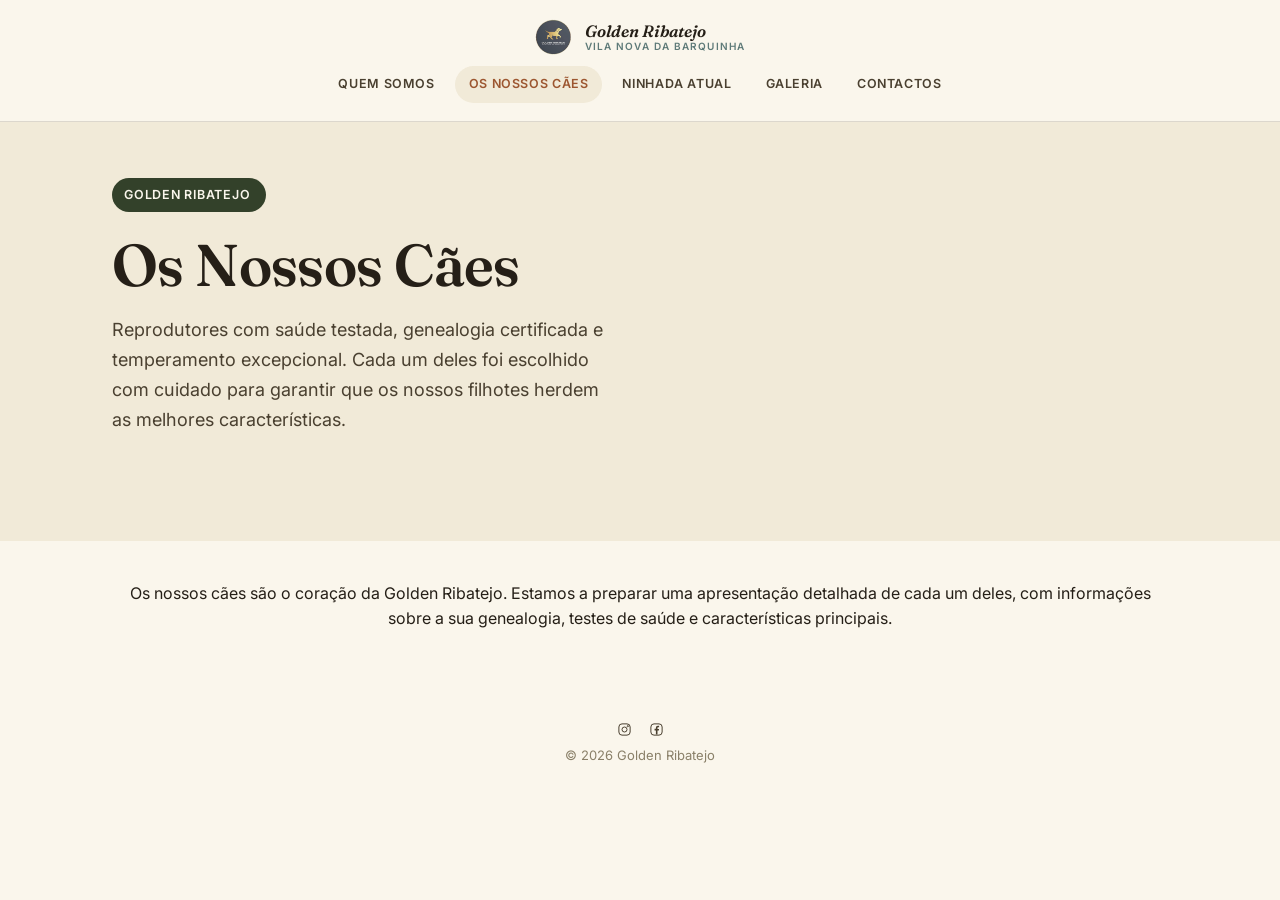
==== caes.html @ abe3b11a "primeira versao" ====
<!DOCTYPE html>
<html lang="pt-PT">
<head>
<meta charset="UTF-8">
<meta name="viewport" content="width=device-width, initial-scale=1">
<title>Os Nossos Cães — Golden Ribatejo</title>
<meta name="description" content="Conheça os Golden Retrievers reprodutores da Golden Ribatejo. Pais com saúde testada e genealogia certificada.">
<link rel="preconnect" href="https://fonts.googleapis.com">
<link rel="preconnect" href="https://fonts.gstatic.com" crossorigin>
<link href="https://fonts.googleapis.com/css2?family=Fraunces:ital,opsz,wght@0,9..144,400;0,9..144,500;0,9..144,600;0,9..144,700;1,9..144,500;1,9..144,600&family=Inter:wght@400;500;600;700&display=swap" rel="stylesheet">
<link rel="stylesheet" href="css/style.css">

</head>
<body>

<div id="navbar-container"></div>

<main>

  <section class="hero" id="caes">
    <div class="wrap hero-grid">
      <div class="hero-copy">
        <span class="tag">Golden Ribatejo</span>
        <h1>Os Nossos Cães</h1>
        <p class="lead">Reprodutores com saúde testada, genealogia certificada e temperamento excepcional. Cada um deles foi escolhido com cuidado para garantir que os nossos filhotes herdem as melhores características.</p>
      </div>
    </div>
  </section>

  <section class="intro-section" style="padding: 40px 0;">
    <div class="wrap">
      <p style="text-align: center; color: var(--ink); font-size: 16px; line-height: 1.6;">
        Os nossos cães são o coração da Golden Ribatejo. Estamos a preparar uma apresentação detalhada de cada um deles, com informações sobre a sua genealogia, testes de saúde e características principais.
      </p>
    </div>
  </section>

</main>

<footer>
  <div class="wrap footer-simple">
    <div class="footer-social">
      <a href="https://www.instagram.com/goldenribatejo/" aria-label="Instagram" target="_blank" rel="noopener">
        <svg viewBox="0 0 24 24"><rect x="3" y="3" width="18" height="18" rx="5"/><circle cx="12" cy="12" r="4"/><circle cx="17.3" cy="6.7" r="1"/></svg>
      </a>
      <a href="https://www.facebook.com/share/15ahoJvS3N/?mibextid=wwXIfr" aria-label="Facebook" target="_blank" rel="noopener">
        <svg viewBox="0 0 24 24"><rect x="3" y="3" width="18" height="18" rx="5"/><path d="M13.6 20v-6.4h2.15l.32-2.5h-2.47v-1.6c0-.72.2-1.22 1.24-1.22h1.32V5.9c-.23-.03-1-.1-1.92-.1-1.9 0-3.2 1.16-3.2 3.29v1.84H8.9v2.5h2.14V20h2.56z" fill="#4A4030" stroke="none"/></svg>
      </a>
    </div>
    <span class="footer-copyright">© 2026 Golden Ribatejo</span>
  </div>
</footer>

<script src="js/script.js"></script>

</body>
</html>
---- css/style.css ----
:root{
  --ink:#251F17;
  --parchment:#FAF6EC;
  --parchment-2:#F1EAD8;
  --field:#33412A;
  --field-dark:#26301F;
  --gold:#C99A3E;
  --gold-light:#E4C989;
  --rust:#9C5630;
  --river:#5E7A78;
  --sage:#6B7D4F;
  --burgundy:#8B3A3A;
  --line: rgba(37,31,23,0.14);
}

*{box-sizing:border-box;}

html{scroll-behavior:smooth;}

body{
  margin:0;
  background:var(--parchment);
  color:var(--ink);
  font-family:'Inter',sans-serif;
  -webkit-font-smoothing:antialiased;
  line-height:1.65;
}

img{max-width:100%;display:block;}

a{color:inherit;}

.wrap{max-width:1120px;margin:0 auto;padding:0 32px;}

.eyebrow{
  font-family:'Inter',sans-serif;
  font-size:12.5px;
  font-weight:600;
  letter-spacing:.14em;
  text-transform:uppercase;
  color:var(--rust);
}

h1,h2,h3{
  font-family:'Fraunces',serif;
  font-weight:600;
  margin:0;
  color:var(--ink);
  letter-spacing:-0.01em;
}

h1{font-size:clamp(2.4rem,4.6vw,3.9rem);line-height:1.04;font-weight:600;}

h2{font-size:clamp(1.7rem,2.8vw,2.35rem);line-height:1.12;}

p{margin:0 0 1em;}

.italic-accent{font-style:italic;font-weight:500;color:var(--rust);}

/* ---------- HEADER ---------- */
header.site-header{
  position:sticky;top:0;z-index:50;
  background:rgba(250,246,236,0.92);
  backdrop-filter:blur(8px);
  border-bottom:1px solid var(--line);
  transition:box-shadow .25s ease, border-color .25s ease;
}

header.site-header.scrolled{
  box-shadow:0 8px 24px rgba(37,31,23,0.08);
  border-bottom-color:transparent;
}

.nav-row{
  position:relative;
  display:flex;flex-direction:column;align-items:center;gap:10px;
  padding:18px 32px;max-width:1120px;margin:0 auto;
}

.logo{display:flex;align-items:center;gap:12px;text-decoration:none;}

.logo img{height:38px;width:auto;}

.logo-word{display:flex;flex-direction:column;gap:1px;line-height:1;}

.logo-word strong{font-family:'Fraunces',serif;font-weight:600;font-style:italic;font-size:16.5px;color:var(--ink);}

.logo-word small{font-family:'Inter',sans-serif;font-size:10px;font-weight:600;letter-spacing:.11em;text-transform:uppercase;color:var(--river);}

nav.links{display:flex;gap:6px;list-style:none;margin:0;padding:0;flex-wrap:wrap;justify-content:center;}

nav.links a{
  text-decoration:none;font-size:12.5px;font-weight:600;color:#4A4030;
  letter-spacing:.05em;text-transform:uppercase;
  padding:8px 14px;border-radius:100px;
  transition:background .18s, color .18s;
}

nav.links a:hover{background:var(--parchment-2);color:var(--ink);}

nav.links a.active{color:var(--rust);background:var(--parchment-2);}

.menu-toggle{
  position:absolute;left:32px;top:50%;transform:translateY(-50%);
  display:none;background:none;border:none;cursor:pointer;padding:8px;
  border-radius:50%;
}

.menu-toggle:hover{background:var(--parchment-2);}

.menu-toggle svg{width:20px;height:20px;stroke:var(--ink);fill:none;stroke-width:1.8;display:block;}

.menu-toggle svg + svg{display:none;}

/* ---------- HERO ---------- */
.hero{
  padding:56px 0 88px;
}

.hero-full{
  position:relative;height:82vh;min-height:560px;max-height:760px;
  overflow:hidden;margin-top:-1px;
  background:var(--parchment);
}

.hero-full img{
  position:absolute;inset:0;width:100%;height:100%;object-fit:cover;object-position:center 40%;
  mask-image:linear-gradient(
    180deg,
    black 0%,
    black 55%,
    rgba(0, 0, 0, 0.85) 70%,
    rgba(0, 0, 0, 0.5) 82%,
    rgba(0, 0, 0, 0.15) 92%,
    transparent 100%
  );
  -webkit-mask-image:linear-gradient(
    180deg,
    black 0%,
    black 55%,
    rgba(0, 0, 0, 0.85) 70%,
    rgba(0, 0, 0, 0.5) 82%,
    rgba(0, 0, 0, 0.15) 92%,
    transparent 100%
  );
}

.hero-full::after{
  content:"";position:absolute;inset:0;
  background:linear-gradient(
    180deg,
    rgba(38, 48, 31, 0.32) 0%,
    rgba(30, 26, 18, 0.28) 40%,
    rgba(24, 21, 15, 0.20) 65%,
    rgba(24, 21, 15, 0.45) 80%,
    var(--parchment) 100%
  );
}

.hero-full-content{
  position:absolute;left:0;right:0;bottom:0;z-index:2;
  padding:0 32px 68px;max-width:1120px;margin:0 auto;
}

.hero-full-content .tag{
  display:inline-flex;align-items:center;gap:8px;
  background:rgba(250,246,236,0.14);backdrop-filter:blur(6px);
  color:var(--parchment);border:1px solid rgba(250,246,236,0.3);
  padding:7px 16px;border-radius:100px;
  font-size:12.5px;font-weight:600;letter-spacing:.06em;text-transform:uppercase;
  margin-bottom:22px;
}

.hero-full-content h1{
  color:var(--parchment);margin-bottom:18px;max-width:16ch;
  text-shadow:0 2px 24px rgba(0,0,0,0.25);
}

.hero-full-content p.lead{
  color:#EDE8DA;font-size:1.13rem;max-width:46ch;margin-bottom:26px;
}

.hero-full-content .italic-accent{color:var(--gold-light);}

.hero-grid{
  display:grid;grid-template-columns:1fr 1fr;gap:56px;align-items:center;
}

.hero-copy .tag{
  display:inline-flex;align-items:center;gap:8px;
  background:var(--field);color:var(--parchment);
  padding:7px 16px 7px 12px;border-radius:100px;
  font-size:12.5px;font-weight:600;letter-spacing:.06em;text-transform:uppercase;
  margin-bottom:22px;
}

.tag .dot{width:8px;height:8px;border-radius:50%;background:var(--gold);flex:none;}

.tag-tape{
  display:inline-block;
  padding:8px 20px;
  font-family:'Inter', sans-serif;
  font-weight:600;
  font-size:13px;
  letter-spacing:.04em;
  color:#3B2B0D;
  background:var(--gold-light);
  transform:rotate(-1.4deg);
  clip-path:polygon(1% 15%, 3% 0, 97% 5%, 100% 85%, 98% 100%, 2% 96%);
  box-shadow:0 3px 6px rgba(37,31,23,0.12);
}

.tag-tape.tag-tape--alt{
  background:var(--parchment-2);
  color:var(--ink);
  transform:rotate(1deg);
}

.hero-copy h1{margin-bottom:20px;}

.hero-copy p.lead{font-size:1.13rem;color:#4A4030;max-width:46ch;}

.hero-image{
  position:relative;
  border-radius:6px 6px 90px 6px;
  overflow:hidden;
  aspect-ratio:3/4;
  background:var(--parchment-2);
}

.hero-image img{width:100%;height:100%;object-fit:cover;}

.hero-image .ribbon-tag{
  position:absolute;top:20px;left:0;
  background:var(--gold);
  color:#3B2B0D;
  font-family:'Fraunces',serif;font-weight:600;font-style:italic;
  font-size:14.5px;
  padding:8px 18px 8px 16px;
  border-radius:0 100px 100px 0;
  box-shadow:0 6px 16px rgba(37,31,23,.18);
}

/* ---------- SECTION GENERIC ---------- */
section{padding:88px 0;}

section.tight{padding:64px 0;}

section.tight.cta-section{padding-bottom:0;}

#caes{background:var(--parchment-2);}

.section-head{max-width:640px;margin-bottom:44px;}

.section-head .eyebrow{margin-bottom:12px;display:block;}

/* ---------- INTRO / QUOTE ---------- */
.intro-overlap{padding:0 0 24px;margin-top:-84px;position:relative;z-index:3;}

.intro-card{
  background:var(--parchment-2);border-radius:24px;
  padding:52px 48px;box-shadow:0 30px 60px rgba(24,21,15,0.22);
}

.intro-grid{display:grid;grid-template-columns:0.9fr 1.1fr;gap:60px;align-items:start;}

.intro-quote{
  font-family:'Fraunces',serif;font-style:italic;font-weight:500;
  font-size:1.5rem;line-height:1.42;color:var(--field-dark);
  border-left:3px solid var(--gold);padding-left:26px;
}

.intro-body p{color:#4A4030;font-size:1.01rem;}

.intro-body strong{color:var(--ink);font-weight:600;}

/* Also handle intro section background */
.intro{background:var(--parchment-2);}

/* ---------- CREDENTIAL CARDS ---------- */
.cards{display:grid;grid-template-columns:repeat(3,1fr);gap:24px;}

.parents-grid{display:grid;grid-template-columns:1fr 1fr;gap:24px;margin-top:24px;}

.parent-card{border-radius:14px;overflow:hidden;border:1px solid var(--line);background:var(--parchment-2);}

.parent-card img{width:100%;height:220px;object-fit:cover;}

.parent-card .parent-label{padding:14px 18px;font-family:'Fraunces',serif;font-weight:600;font-style:italic;font-size:1.05rem;}

.card{
  background:var(--parchment-2);
  border:1px solid var(--line);
  border-radius:14px;
  padding:34px 32px;
}

.card .icon{
  width:46px;height:46px;border-radius:50%;
  background:var(--field);
  display:flex;align-items:center;justify-content:center;
  margin-bottom:20px;
}

.card .icon svg{width:22px;height:22px;stroke:var(--gold-light);fill:none;stroke-width:1.5;}

.card h3{font-size:1.24rem;margin-bottom:10px;}

.card p{color:#4A4030;font-size:.97rem;margin-bottom:0;}

/* ---------- TIMELINE ---------- */
.timeline-wrap{background:var(--field);color:var(--parchment);}

.timeline-wrap .eyebrow{color:var(--gold-light);}

.timeline-wrap h2{color:var(--parchment);}

.timeline-wrap .section-head p{color:#C9CBB8;}

.timeline{
  position:relative;
  display:grid;grid-template-columns:repeat(4,1fr);gap:0;
  margin-top:16px;
}

.timeline::before{
  content:"";position:absolute;top:11px;left:12px;right:calc(25% - 12px);height:2px;
  background:rgba(250,246,236,0.18);
}

.t-step{position:relative;padding:0 22px 0 0;}

.t-dot{
  width:24px;height:24px;border-radius:50%;
  display:flex;align-items:center;justify-content:center;
  margin-bottom:22px;position:relative;z-index:2;
  border:3px solid var(--field);
}

.t-dot::after{content:"";width:9px;height:9px;border-radius:50%;background:var(--field);}

.t-step:nth-child(1) .t-dot{background:var(--gold);}

.t-step:nth-child(2) .t-dot{background:var(--river);}

.t-step:nth-child(3) .t-dot{background:var(--rust);}

.t-step:nth-child(4) .t-dot{background:var(--sage);}

.t-step .t-label{font-size:12px;letter-spacing:.08em;text-transform:uppercase;color:var(--gold-light);font-weight:600;margin-bottom:8px;}

.t-step h3{font-family:'Fraunces',serif;font-weight:500;font-size:1.14rem;color:var(--parchment);margin-bottom:8px;}

.t-step p{font-size:.92rem;color:#C9CBB8;margin-bottom:0;padding-right:12px;}

/* ---------- KIT LIST ---------- */
.kit-grid{display:grid;grid-template-columns:1fr 1fr;gap:64px;align-items:center;}

ul.kit-list{list-style:none;margin:0;padding:0;display:grid;gap:12px;}

ul.kit-list li{
  display:flex;align-items:flex-start;gap:12px;
  font-size:.98rem;color:#3A3122;
  padding-bottom:12px;border-bottom:1px solid var(--line);
}

ul.kit-list li:last-child{border-bottom:none;}

ul.kit-list-2col li:nth-last-child(-n+2){border-bottom:none;}

ul.kit-list svg{flex:none;width:18px;height:18px;stroke:var(--rust);fill:none;stroke-width:2;margin-top:2px;}

ul.kit-list-2col{grid-template-columns:1fr 1fr;column-gap:32px;text-align:left;}

/* ---------- GALLERY ---------- */
.gallery-section{background:var(--parchment);}

.gallery-note{
  display:flex;align-items:center;gap:10px;
  font-size:13px;color:var(--river);
  margin-top:-24px;margin-bottom:36px;
}

.gallery-tabs{display:flex;gap:8px;flex-wrap:wrap;margin-bottom:32px;}

.g-tab{
  font-family:'Inter',sans-serif;font-size:13.5px;font-weight:500;
  padding:9px 18px;border-radius:100px;border:1px solid var(--line);
  background:transparent;color:#4A4030;cursor:pointer;white-space:nowrap;
  transition:background .18s, color .18s, border-color .18s;
}

.g-tab .count{opacity:.65;font-size:12px;margin-left:4px;}

.g-tab.active{background:var(--field);border-color:var(--field);color:var(--parchment);}

.g-tab:not(.active):hover{border-color:var(--rust);color:var(--ink);}

.gallery-empty{
  display:none;text-align:center;padding:56px 20px;
  border:1px dashed var(--line);border-radius:14px;
}

.gallery-empty.show{display:block;}

.gallery-empty svg{width:30px;height:30px;stroke:var(--rust);fill:none;stroke-width:1.5;margin-bottom:14px;}

.gallery-empty p{color:#4A4030;font-size:.95rem;max-width:38ch;margin:0 auto;}

.gallery-grid{
  display:grid;grid-template-columns:repeat(4, 1fr);gap:16px;
}

.g-item{
  position:relative;
  border-radius:8px;overflow:hidden;cursor:zoom-in;
  background:var(--parchment);
  aspect-ratio:3/4;
  opacity:0;transform:translateY(14px);
  transition:opacity .5s ease, transform .5s ease;
}

/* Bento layout: each puppy color gets a fixed spot/size in the grid */
@media (min-width:881px){
  .gallery-grid{
    grid-auto-rows:1fr;
    aspect-ratio:4/3;
  }
  .g-item{aspect-ratio:auto;}
  .g-item[data-puppy="amarelo"]{grid-column:1/3;grid-row:1/3;}
  .g-item[data-puppy="verde"]{grid-column:1/2;grid-row:3/4;}
  .g-item[data-puppy="cinzento"]{grid-column:2/3;grid-row:3/4;}
  .g-item[data-puppy="rosa"]{grid-column:3/4;grid-row:1/2;}
  .g-item[data-puppy="azul"]{grid-column:3/4;grid-row:2/4;}
  .g-item[data-puppy="vermelho"]{grid-column:4/5;grid-row:1/4;}
}

.g-item.in-view{opacity:1;transform:translateY(0);}

.g-item img{width:100%;height:100%;object-fit:cover;display:block;transition:transform .5s ease;}

.g-item:hover img{transform:scale(1.045);}

.g-item[data-puppy="cinzento"] img{transform:rotate(-90deg);}

.g-item[data-puppy="cinzento"]:hover img{transform:rotate(-90deg) scale(1.045);}

.g-item .ribbon-dot{
  position:absolute;top:10px;right:10px;width:11px;height:11px;border-radius:50%;
  box-shadow:0 0 0 3px rgba(255,255,255,0.75);
}

/* ---------- LIGHTBOX ---------- */
.lightbox{
  position:fixed;inset:0;background:rgba(20,17,12,0.92);
  display:none;align-items:center;justify-content:center;
  z-index:200;padding:40px;
}

.lightbox.open{display:flex;}

.lightbox img{max-width:88vw;max-height:84vh;border-radius:6px;}

.lightbox-close{
  position:absolute;top:26px;right:32px;
  width:42px;height:42px;border-radius:50%;
  background:rgba(250,246,236,0.12);
  display:flex;align-items:center;justify-content:center;cursor:pointer;
  border:1px solid rgba(250,246,236,0.3);
}

.lightbox-close svg{width:18px;height:18px;stroke:var(--parchment);fill:none;stroke-width:1.8;}

.lightbox-nav{
  position:absolute;top:50%;transform:translateY(-50%);
  width:46px;height:46px;border-radius:50%;
  background:rgba(250,246,236,0.12);border:1px solid rgba(250,246,236,0.3);
  display:flex;align-items:center;justify-content:center;cursor:pointer;
}

.lightbox-nav svg{width:18px;height:18px;stroke:var(--parchment);fill:none;stroke-width:1.8;}

.lightbox-prev{left:24px;}

.lightbox-next{right:24px;}

/* ---------- CTA ---------- */
.cta{
  background:var(--field);color:var(--parchment);
  border-radius:20px;padding:64px 56px;
  display:flex;align-items:center;justify-content:space-between;gap:40px;
}

.cta h2{color:var(--parchment);margin-bottom:10px;}

.cta p{color:#C9CBB8;margin-bottom:0;max-width:44ch;}

.btn{
  display:inline-flex;align-items:center;gap:10px;
  background:var(--gold);color:#3B2B0D;
  padding:15px 28px;border-radius:100px;
  font-weight:600;font-size:14.5px;text-decoration:none;white-space:nowrap;
  transition:transform .18s ease;
}

.btn:hover{transform:translateY(-2px);}

.btn svg{width:16px;height:16px;stroke:#3B2B0D;fill:none;stroke-width:2;}

/* ---------- FOOTER ---------- */
footer{padding:25px 0 32px;}

.footer-simple{
  display:flex;flex-direction:column;align-items:center;gap:0;
}

.footer-social{display:flex;gap:0;}

.footer-social a{
  width:32px;height:32px;border-radius:50%;
  display:flex;align-items:center;justify-content:center;
  transition:background .18s;
}

.footer-social a:hover{background:var(--parchment-2);}

.footer-social svg{width:15px;height:15px;stroke:#4A4030;fill:none;stroke-width:1.6;}

.footer-copyright{font-size:13px;color:#8a8069;}

@media (max-width: 880px){
  .nav-row{padding:14px 20px;gap:8px;}
  .menu-toggle{display:flex;align-items:center;justify-content:center;}
  nav.links{
    display:none;flex-direction:column;width:100%;gap:2px;
    padding-top:6px;
  }
  nav.links.open{display:flex;}
  nav.links a{padding:12px 16px;border-radius:10px;text-align:center;}
  .logo-word small{display:none;}
  .hero-grid,.intro-grid{grid-template-columns:1fr;}
  .kit-list-2col{grid-template-columns:1fr;}
  .hero-image{order:-1;aspect-ratio:16/11;}
  .cards{grid-template-columns:1fr;}
  .parents-grid{grid-template-columns:1fr;}
  .timeline{grid-template-columns:1fr 1fr;row-gap:36px;}
  .timeline::before{display:none;}
  .gallery-grid{grid-template-columns:repeat(2, 1fr);}
  .cta{flex-direction:column;text-align:center;padding:44px 28px;}
  .footer-simple{gap:16px;}
  .wrap{padding:0 20px;}
}
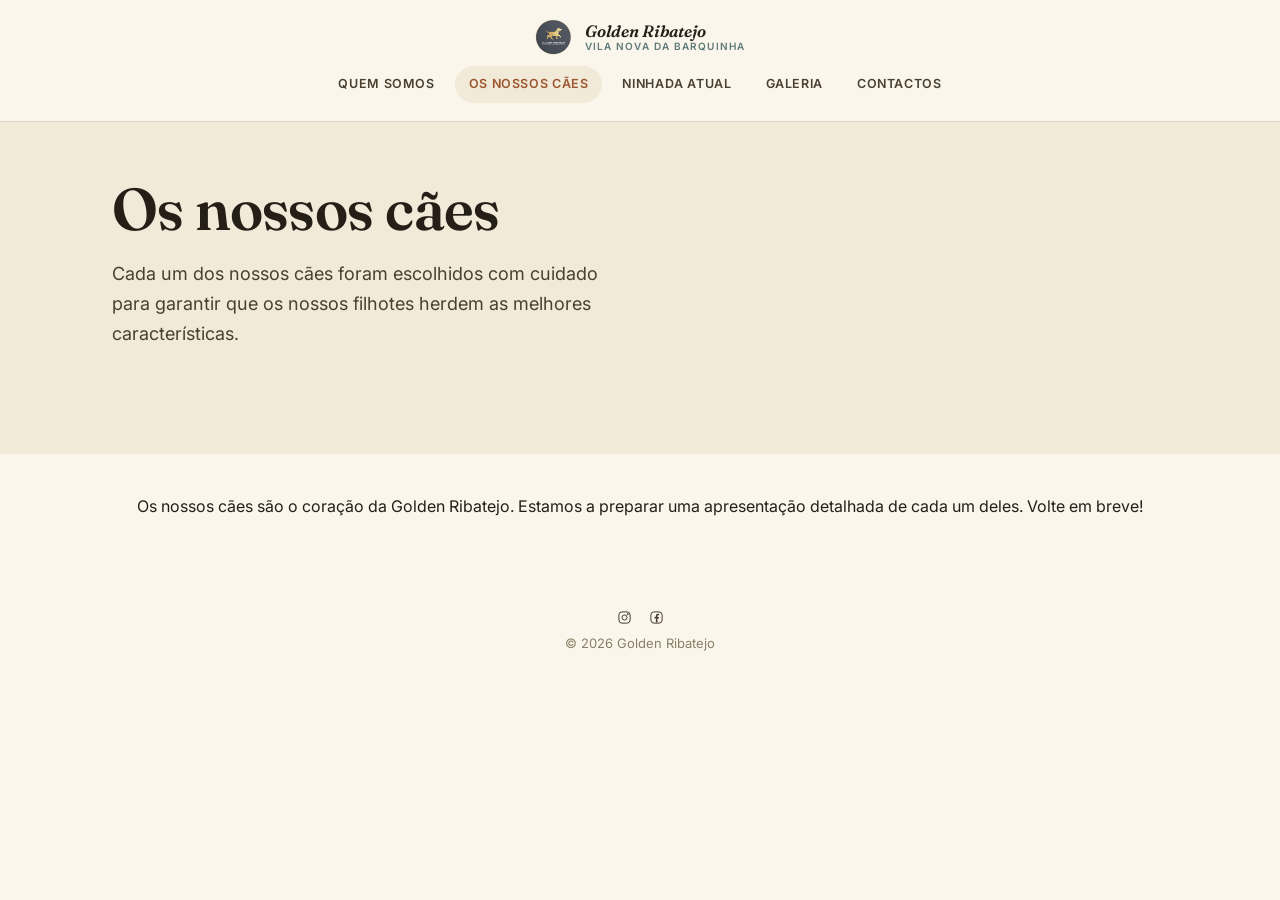
==== commit 557c9249: "Atualiza hero, galeria e espaçamentos das páginas - Substitui imagens em base64 por ficheiros em img" ====
--- a/caes.html
+++ b/caes.html
@@ -20,9 +20,8 @@
   <section class="hero" id="caes">
     <div class="wrap hero-grid">
       <div class="hero-copy">
-        <span class="tag">Golden Ribatejo</span>
-        <h1>Os Nossos Cães</h1>
-        <p class="lead">Reprodutores com saúde testada, genealogia certificada e temperamento excepcional. Cada um deles foi escolhido com cuidado para garantir que os nossos filhotes herdem as melhores características.</p>
+        <h1>Os nossos cães</h1>
+        <p class="lead">Cada um dos nossos cães foram escolhidos com cuidado para garantir que os nossos filhotes herdem as melhores características.</p>
       </div>
     </div>
   </section>
@@ -30,7 +29,7 @@
   <section class="intro-section" style="padding: 40px 0;">
     <div class="wrap">
       <p style="text-align: center; color: var(--ink); font-size: 16px; line-height: 1.6;">
-        Os nossos cães são o coração da Golden Ribatejo. Estamos a preparar uma apresentação detalhada de cada um deles, com informações sobre a sua genealogia, testes de saúde e características principais.
+        Os nossos cães são o coração da Golden Ribatejo. Estamos a preparar uma apresentação detalhada de cada um deles. Volte em breve!
       </p>
     </div>
   </section>
--- a/css/style.css
+++ b/css/style.css
@@ -116,6 +116,8 @@
 .hero{
   padding:56px 0 88px;
 }
+
+.hero:not([id]){background:var(--parchment-2);}
 
 .hero-full{
   position:relative;height:82vh;min-height:560px;max-height:760px;
@@ -211,7 +213,7 @@
 }
 
 .tag-tape.tag-tape--alt{
-  background:var(--parchment-2);
+  background:var(--parchment);
   color:var(--ink);
   transform:rotate(1deg);
 }
@@ -225,7 +227,7 @@
   border-radius:6px 6px 90px 6px;
   overflow:hidden;
   aspect-ratio:3/4;
-  background:var(--parchment-2);
+  background:var(--parchment);
 }
 
 .hero-image img{width:100%;height:100%;object-fit:cover;}
@@ -250,27 +252,34 @@
 
 #caes{background:var(--parchment-2);}
 
+.tight#caes{background:var(--parchment);}
+
+#informacoes{background:var(--parchment-2);}
+
+.hero#galeria{background:var(--parchment-2);}
+
 .section-head{max-width:640px;margin-bottom:44px;}
 
 .section-head .eyebrow{margin-bottom:12px;display:block;}
 
 /* ---------- INTRO / QUOTE ---------- */
-.intro-overlap{padding:0 0 24px;margin-top:-84px;position:relative;z-index:3;}
+.intro-overlap{padding:0 0 24px;margin-top:-40px;position:relative;z-index:3;}
 
 .intro-card{
   background:var(--parchment-2);border-radius:24px;
   padding:52px 48px;box-shadow:0 30px 60px rgba(24,21,15,0.22);
 }
 
-.intro-grid{display:grid;grid-template-columns:0.9fr 1.1fr;gap:60px;align-items:start;}
+.intro-grid{display:grid;grid-template-columns:0.9fr 1.1fr;gap:60px;align-items:center;}
 
 .intro-quote{
   font-family:'Fraunces',serif;font-style:italic;font-weight:500;
   font-size:1.5rem;line-height:1.42;color:var(--field-dark);
   border-left:3px solid var(--gold);padding-left:26px;
-}
-
-.intro-body p{color:#4A4030;font-size:1.01rem;}
+  margin: 0;
+}
+
+.intro-body p{color:#4A4030;font-size:1.01rem;margin:0;}
 
 .intro-body strong{color:var(--ink);font-weight:600;}
 
@@ -282,7 +291,7 @@
 
 .parents-grid{display:grid;grid-template-columns:1fr 1fr;gap:24px;margin-top:24px;}
 
-.parent-card{border-radius:14px;overflow:hidden;border:1px solid var(--line);background:var(--parchment-2);}
+.parent-card{border-radius:14px;overflow:hidden;border:1px solid var(--line);background:var(--parchment);}
 
 .parent-card img{width:100%;height:220px;object-fit:cover;}
 
@@ -324,7 +333,7 @@
 }
 
 .timeline::before{
-  content:"";position:absolute;top:11px;left:12px;right:calc(25% - 12px);height:2px;
+  content:"";position:absolute;top:11px;left:12px;right:12px;height:2px;
   background:rgba(250,246,236,0.18);
 }
 
@@ -373,7 +382,7 @@
 ul.kit-list-2col{grid-template-columns:1fr 1fr;column-gap:32px;text-align:left;}
 
 /* ---------- GALLERY ---------- */
-.gallery-section{background:var(--parchment);}
+.gallery-section{background:var(--parchment-2);}
 
 .gallery-note{
   display:flex;align-items:center;gap:10px;
@@ -414,7 +423,7 @@
 .g-item{
   position:relative;
   border-radius:8px;overflow:hidden;cursor:zoom-in;
-  background:var(--parchment);
+  background:var(--parchment-2);
   aspect-ratio:3/4;
   opacity:0;transform:translateY(14px);
   transition:opacity .5s ease, transform .5s ease;
